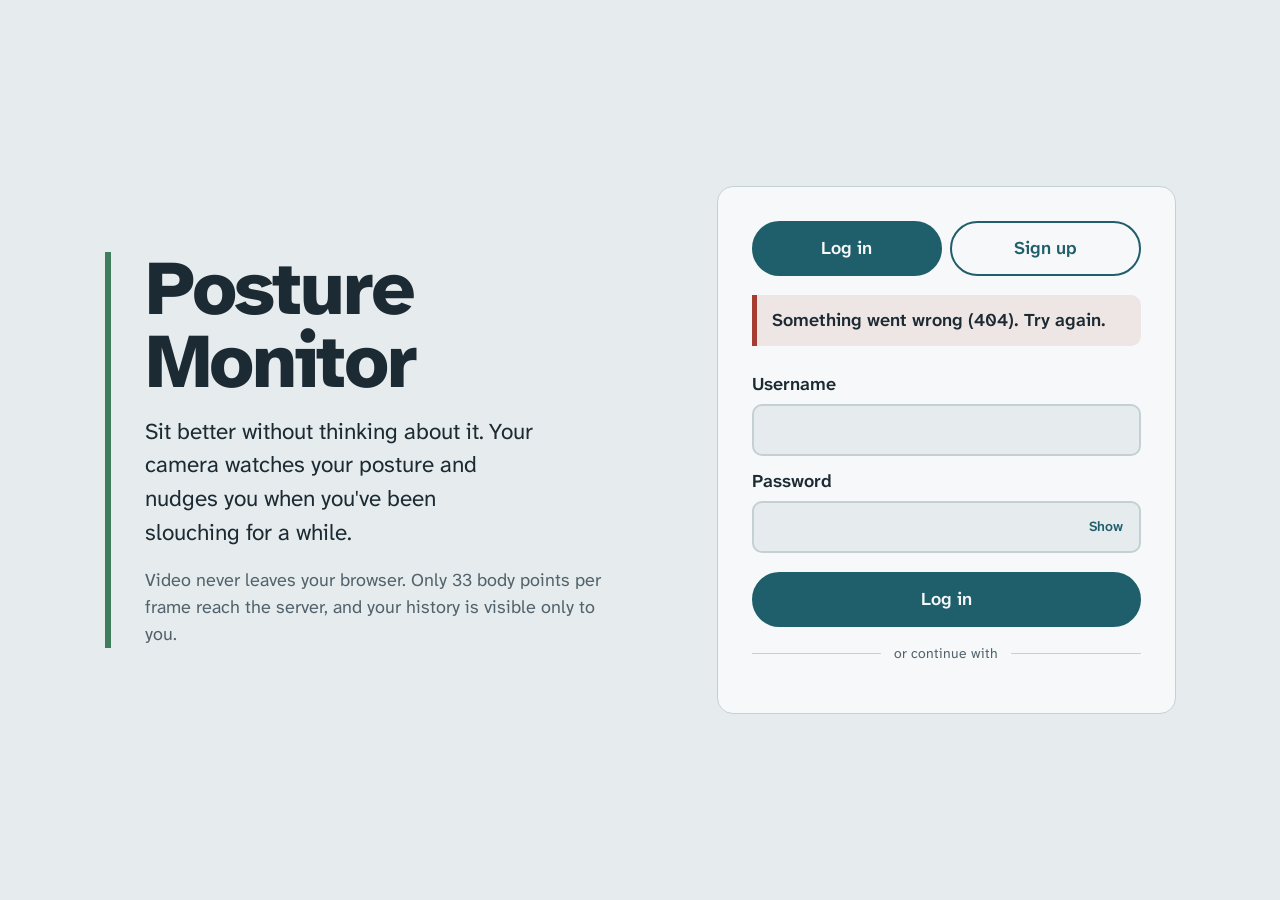
==== frontend/login.html @ 8dd324d1 "Login and sign-up page for the web app - frontend/login.html: two buttons, Log in and Sign up. Log i" ====
<!doctype html>
<html lang="en">
<head>
  <meta charset="utf-8">
  <meta name="viewport" content="width=device-width, initial-scale=1">
  <title>Log in · Posture Monitor</title>
  <meta name="description" content="Log in or create an account for Posture Monitor.">
  <link rel="preconnect" href="https://fonts.googleapis.com">
  <link rel="preconnect" href="https://fonts.gstatic.com" crossorigin>
  <link href="https://fonts.googleapis.com/css2?family=Atkinson+Hyperlegible+Next:wght@400;600;800&display=swap" rel="stylesheet">
  <link rel="stylesheet" href="styles.css">
  <link rel="stylesheet" href="auth.css">
</head>
<body class="auth-page">
  <main class="auth">
    <section class="auth-intro" aria-label="About">
      <h1 class="brand">Posture Monitor</h1>
      <p class="auth-pitch">Sit better without thinking about it. Your camera watches your
        posture and nudges you when you've been slouching for a while.</p>
      <p class="auth-privacy">Video never leaves your browser. Only 33 body points per frame
        reach the server, and your history is visible only to you.</p>
    </section>

    <section class="auth-card" aria-label="Account">
      <div class="auth-switch" role="tablist" aria-label="Log in or sign up">
        <button type="button" role="tab" id="tab-login" aria-controls="view-login"
                aria-selected="true">Log in</button>
        <button type="button" role="tab" id="tab-signup" aria-controls="view-signup"
                aria-selected="false">Sign up</button>
      </div>

      <p class="auth-message" id="message" role="alert" hidden></p>

      <!-- Log in -->
      <div class="auth-view" id="view-login" role="tabpanel" aria-labelledby="tab-login">
        <form id="login-form" novalidate>
          <label for="login-username">Username</label>
          <input id="login-username" name="username" autocomplete="username" required
                 autocapitalize="none" spellcheck="false" maxlength="32">
          <label for="login-password">Password</label>
          <div class="password-field">
            <input id="login-password" name="password" type="password" required
                   autocomplete="current-password" maxlength="128">
            <button type="button" class="show-password" aria-label="Show password">Show</button>
          </div>
          <button type="submit" class="primary wide">Log in</button>
        </form>
        <p class="divider"><span>or continue with</span></p>
        <div class="providers" data-intent="login"></div>
      </div>

      <!-- Sign up -->
      <div class="auth-view" id="view-signup" role="tabpanel" aria-labelledby="tab-signup" hidden>
        <p class="step-title">Verify it's you</p>
        <p class="step-note">Then choose a username and password for your account.</p>
        <div class="providers" data-intent="login"></div>
        <p class="divider"><span>or</span></p>
        <p class="step-title">Try it as a guest</p>
        <p class="step-note" id="guest-note">Free trial with just a username and password.
          Connect Google, GitHub or a phone later to keep your account.</p>
        <form id="guest-form" novalidate>
          <label for="guest-username">Username</label>
          <input id="guest-username" name="username" autocomplete="username" required
                 autocapitalize="none" spellcheck="false" maxlength="32">
          <label for="guest-password">Password</label>
          <div class="password-field">
            <input id="guest-password" name="password" type="password" required
                   autocomplete="new-password" minlength="10" maxlength="128"
                   aria-describedby="guest-password-rule">
            <button type="button" class="show-password" aria-label="Show password">Show</button>
          </div>
          <p class="field-rule" id="guest-password-rule">At least 10 characters. A few unrelated
            words work well.</p>
          <label for="guest-confirm">Confirm password</label>
          <input id="guest-confirm" name="confirm" type="password" required
                 autocomplete="new-password" maxlength="128">
          <button type="submit" class="wide">Start guest trial</button>
        </form>
      </div>

      <!-- Phone code (used by log in, sign up and connecting a phone) -->
      <div class="auth-view" id="view-phone" hidden>
        <p class="step-title">Continue with your phone</p>
        <form id="phone-form" novalidate>
          <label for="phone">Phone number with country code</label>
          <input id="phone" name="phone" type="tel" autocomplete="tel" required
                 placeholder="+91 98765 43210" maxlength="24">
          <button type="submit" class="primary wide" id="send-code">Send code</button>
        </form>
        <form id="code-form" novalidate hidden>
          <label for="code">6-digit code sent to <span id="sent-to"></span></label>
          <input id="code" name="code" inputmode="numeric" autocomplete="one-time-code"
                 pattern="[0-9]{6}" maxlength="6" required>
          <p class="field-rule" id="dev-sms" hidden>SMS isn't set up on this server, so the code
            is shown in the server's console window.</p>
          <button type="submit" class="primary wide">Verify</button>
          <button type="button" class="quiet" id="resend">Send a new code</button>
        </form>
        <button type="button" class="quiet back" data-back>Back</button>
      </div>

      <!-- Finish sign-up after Google / GitHub / phone -->
      <div class="auth-view" id="view-complete" hidden>
        <p class="step-title">Choose your username and password</p>
        <p class="step-note" id="verified-as"></p>
        <form id="complete-form" novalidate>
          <label for="complete-username">Username</label>
          <input id="complete-username" name="username" autocomplete="username" required
                 autocapitalize="none" spellcheck="false" maxlength="32">
          <label for="complete-name">Your name <span class="optional">(optional)</span></label>
          <input id="complete-name" name="display_name" autocomplete="name" maxlength="60">
          <label for="complete-password">Password</label>
          <div class="password-field">
            <input id="complete-password" name="password" type="password" required
                   autocomplete="new-password" minlength="10" maxlength="128"
                   aria-describedby="complete-password-rule">
            <button type="button" class="show-password" aria-label="Show password">Show</button>
          </div>
          <p class="field-rule" id="complete-password-rule">At least 10 characters.</p>
          <label for="complete-confirm">Confirm password</label>
          <input id="complete-confirm" name="confirm" type="password" required
                 autocomplete="new-password" maxlength="128">
          <button type="submit" class="primary wide">Create account</button>
        </form>
      </div>

      <!-- Guest trial over -->
      <div class="auth-view" id="view-trial" hidden>
        <p class="step-title">Your guest trial has ended</p>
        <p class="step-note">Connect Google, GitHub or a phone number to keep your account and
          everything you've recorded.</p>
        <div class="providers" data-intent="link"></div>
        <button type="button" class="quiet" id="logout">Log out</button>
      </div>
    </section>
  </main>
  <script type="module" src="js/login.js"></script>
</body>
</html>
---- frontend/styles.css ----
/* Posture Monitor — web UI.
   One bold element: the plumb-line score meter. Colour carries the posture state;
   everything else stays quiet so the page reads at a glance from your chair. */

:root {
  --paper: #e6ecee;      /* page */
  --sheet: #f6f8f9;      /* raised surfaces */
  --ink: #1c2a33;        /* text */
  --ink-soft: #52626c;   /* secondary text */
  --rule: #c5d0d5;       /* dividers */
  --teal: #1f5f6b;       /* controls */
  --good: #3f7d5c;
  --slouch: #b7791f;
  --alert: #a63d32;
  --away: #7f8d95;
  --stage: #13232b;      /* camera area, dark in both themes */
  --state: var(--away);

  --font: "Atkinson Hyperlegible Next", "Atkinson Hyperlegible", system-ui, sans-serif;
  /* Scale: 1.25 ratio from a 17px base */
  --t-0: 0.82rem;
  --t-1: 1.0625rem;
  --t-2: 1.33rem;
  --t-3: 1.66rem;
  --t-display: clamp(2.8rem, 6vw, 4.6rem);
  --gap: 1.5rem;
  color-scheme: light;
}

@media (prefers-color-scheme: dark) {
  :root {
    --paper: #142026;
    --sheet: #1b2a31;
    --ink: #e3ebee;
    --ink-soft: #9fb0b8;
    --rule: #30434c;
    --teal: #6fb3bf;
    --good: #6fb48c;
    --slouch: #e0a648;
    --alert: #e07566;
    --away: #8b9aa2;
    --stage: #0d181d;
    color-scheme: dark;
  }
}

* { box-sizing: border-box; }
[hidden] { display: none !important; }

html { font-size: 106.25%; } /* 17px */

body {
  margin: 0;
  background: var(--paper);
  color: var(--ink);
  font-family: var(--font);
  font-size: var(--t-1);
  line-height: 1.5;
}

h1, h2, p { margin: 0; }

button {
  font: inherit;
  font-weight: 600;
  color: var(--teal);
  background: transparent;
  border: 2px solid var(--teal);
  border-radius: 999px;
  padding: 0.5rem 1.1rem;
  cursor: pointer;
}
button.primary { background: var(--teal); color: var(--sheet); }
button.quiet { border-color: transparent; padding-inline: 0; text-decoration: underline; text-underline-offset: 3px; }
button:disabled { opacity: 0.45; cursor: not-allowed; }
button:focus-visible { outline: 3px solid var(--slouch); outline-offset: 3px; }

/* ---------- top bar ---------- */
.topbar {
  display: flex;
  justify-content: space-between;
  align-items: baseline;
  gap: 1rem;
  flex-wrap: wrap;
  padding: 1.1rem clamp(1rem, 4vw, 2.5rem);
  border-bottom: 1px solid var(--rule);
}
.brand { font-size: var(--t-2); font-weight: 800; letter-spacing: -0.01em; }
.topbar-right { display: flex; align-items: baseline; gap: 1.5rem; flex-wrap: wrap; }
.account { display: flex; align-items: baseline; gap: 0.8rem; font-weight: 600; }
.account button { font-size: var(--t-0); }
.trial-banner {
  max-width: 82rem; margin: 1rem auto 0; padding: 0.6rem clamp(1rem, 4vw, 2.5rem);
  color: var(--ink-soft);
}
.link-status { color: var(--ink-soft); font-size: var(--t-0); display: flex; align-items: center; gap: 0.5em; }
.link-status::before {
  content: ""; width: 0.6em; height: 0.6em; border-radius: 50%; background: var(--away);
}
.link-status[data-state="online"]::before { background: var(--good); }
.link-status[data-state="offline"]::before { background: var(--alert); }

/* ---------- layout ---------- */
.layout {
  display: grid;
  grid-template-columns: minmax(0, 1.5fr) minmax(18rem, 1fr);
  grid-template-areas: "camera readout" "today today";
  gap: var(--gap) clamp(1.5rem, 4vw, 3rem);
  padding: var(--gap) clamp(1rem, 4vw, 2.5rem) 3rem;
  max-width: 82rem;
  margin: 0 auto;
}
.camera { grid-area: camera; display: flex; flex-direction: column; gap: 0.9rem; }
.readout { grid-area: readout; }
.today { grid-area: today; }

@media (max-width: 52rem) {
  .layout { grid-template-columns: 1fr; grid-template-areas: "readout" "camera" "today"; }
}

/* ---------- camera ---------- */
.stage {
  position: relative;
  aspect-ratio: 4 / 3;
  background: var(--stage);
  border-radius: 14px;
  overflow: hidden;
}
.stage video, .stage canvas {
  position: absolute; inset: 0; width: 100%; height: 100%;
  object-fit: cover;
  transform: scaleX(-1); /* mirror, like a mirror */
}
.stage[data-camera="off"] video, .stage[data-camera="off"] canvas { visibility: hidden; }
.stage-message {
  position: absolute; inset: 0;
  display: grid; place-content: center; gap: 0.5rem;
  padding: 2rem; max-width: 34rem; margin: auto;
  color: #d9e3e7; text-align: center;
}
.stage-title { font-size: var(--t-3); font-weight: 800; color: #fff; }
.stage[data-camera="on"] .stage-message { display: none; }
.calibration-banner {
  position: absolute; left: 1rem; right: 1rem; bottom: 1rem;
  padding: 0.7rem 1rem; border-radius: 10px;
  background: rgb(20 32 38 / 0.82); color: #fff; font-weight: 600;
}
.controls { display: flex; flex-wrap: wrap; gap: 0.6rem; }
.hint { color: var(--ink-soft); font-size: var(--t-0); max-width: 60ch; }
.hint[data-tone="error"] { color: var(--alert); font-weight: 600; }

/* ---------- readout ---------- */
.readout {
  display: grid;
  grid-template-columns: 1fr auto;
  grid-template-areas: "state meter" "features meter" "alert alert" "missed missed";
  align-content: start;
  gap: 1.25rem 1.5rem;
}
.readout[data-state="good"] { --state: var(--good); }
.readout[data-state="slouching"] { --state: var(--slouch); }
.readout[data-state="alerted"] { --state: var(--alert); }

.state-block { grid-area: state; }
.state-word {
  font-size: var(--t-display);
  font-weight: 800;
  line-height: 0.95;
  letter-spacing: -0.03em;
  color: var(--state);
  transition: color 300ms ease;
}
.state-detail { margin-top: 0.6rem; font-size: var(--t-2); color: var(--ink-soft); max-width: 22ch; }

/* The plumb line: a tall vertical meter, filled from the bottom by the score. */
/* Left padding is room for the "alert line" label, so it never covers the features. */
.plumb { grid-area: meter; display: flex; flex-direction: column; align-items: center; gap: 0.5rem; padding-left: 4.6rem; }
.plumb-track {
  position: relative;
  width: 2.2rem;
  height: clamp(15rem, 42vh, 24rem);
  border-radius: 999px;
  background: var(--sheet);
  border: 2px solid var(--rule);
  overflow: visible;
}
.plumb-fill {
  position: absolute; left: 3px; right: 3px; bottom: 3px;
  height: 0%;
  border-radius: 999px;
  background: var(--state);
  transition: height 220ms ease-out, background-color 300ms ease;
}
.plumb-threshold {
  position: absolute; left: -0.6rem; right: -0.6rem;
  border-top: 3px solid var(--ink);
}
.plumb-threshold span {
  position: absolute; right: calc(100% + 0.4rem); top: -0.75em;
  font-size: var(--t-0); color: var(--ink-soft); white-space: nowrap;
}
.plumb-value { font-weight: 800; font-size: var(--t-2); font-variant-numeric: tabular-nums; }

.features { grid-area: features; margin: 0; display: grid; gap: 0.55rem; align-self: end; }
.features-note { color: var(--ink-soft); font-size: var(--t-0); }
.features div { display: flex; justify-content: space-between; gap: 1rem; border-bottom: 1px solid var(--rule); padding-bottom: 0.35rem; }
.features dt { color: var(--ink-soft); }
.features dd { margin: 0; font-weight: 600; font-variant-numeric: tabular-nums; text-align: right; }
.features .worse { color: var(--slouch); }

.alert-box {
  grid-area: alert;
  border-left: 5px solid var(--alert);
  background: var(--sheet);
  padding: 1rem 1.2rem;
  border-radius: 0 10px 10px 0;
  display: grid; gap: 0.6rem;
}
.alert-box.flash { animation: flash 900ms ease-out 1; }
@keyframes flash { from { background: color-mix(in srgb, var(--alert) 30%, var(--sheet)); } }
.alert-text { font-size: var(--t-2); font-weight: 600; }
.alert-question { color: var(--ink-soft); }
.alert-actions { display: flex; flex-wrap: wrap; gap: 0.6rem; }
#missed-btn { grid-area: missed; justify-self: start; font-size: var(--t-0); }

/* ---------- today ---------- */
.today { border-top: 1px solid var(--rule); padding-top: var(--gap); display: grid; gap: 1rem; }
.today h2 { font-size: var(--t-1); font-weight: 800; }
.today-figures { display: flex; flex-wrap: wrap; gap: 0.5rem 2.5rem; color: var(--ink-soft); }
.today-figures strong { font-size: var(--t-3); color: var(--ink); margin-right: 0.3rem; font-variant-numeric: tabular-nums; }
.sessions { width: 100%; border-collapse: collapse; font-variant-numeric: tabular-nums; }
.sessions th { text-align: left; color: var(--ink-soft); font-weight: 600; font-size: var(--t-0); padding: 0.3rem 0.8rem 0.3rem 0; }
.sessions td { padding: 0.45rem 0.8rem 0.45rem 0; border-top: 1px solid var(--rule); }
@media (max-width: 40rem) {
  .sessions th:nth-child(5), .sessions td:nth-child(5) { display: none; }
}

@media (prefers-reduced-motion: reduce) {
  *, *::before, *::after { transition: none !important; animation: none !important; }
}
---- frontend/auth.css ----
/* Login / sign-up page. Builds on the tokens in styles.css. */

.auth-page { min-height: 100vh; display: grid; }

.auth {
  display: grid;
  grid-template-columns: minmax(0, 1fr) minmax(20rem, 27rem);
  gap: clamp(2rem, 6vw, 6rem);
  align-items: center;
  max-width: 68rem;
  width: 100%;
  margin: auto;
  padding: clamp(1.5rem, 5vw, 4rem) clamp(1rem, 4vw, 2.5rem);
}
@media (max-width: 48rem) {
  .auth { grid-template-columns: 1fr; gap: 1.5rem; }
}

/* The intro echoes the app: one vertical "plumb line" beside the words. */
.auth-intro {
  border-left: 6px solid var(--good);
  padding-left: clamp(1rem, 3vw, 2rem);
  display: grid;
  gap: 1rem;
}
.auth-intro .brand { font-size: var(--t-display); line-height: 0.95; letter-spacing: -0.03em; }
.auth-pitch { font-size: var(--t-2); max-width: 26ch; }
.auth-privacy { color: var(--ink-soft); max-width: 40ch; }
@media (max-width: 48rem) {
  .auth-intro .brand { font-size: var(--t-3); }
  .auth-pitch { font-size: var(--t-1); max-width: none; }
  .auth-privacy { display: none; }
}

.auth-card {
  background: var(--sheet);
  border: 1px solid var(--rule);
  border-radius: 16px;
  padding: clamp(1.25rem, 3vw, 2rem);
  display: grid;
  gap: 1.1rem;
}

.auth-switch {
  display: grid;
  grid-template-columns: 1fr 1fr;
  gap: 0.5rem;
}
.auth-switch button { padding-block: 0.7rem; font-size: var(--t-1); }
.auth-switch button[aria-selected="true"] { background: var(--teal); color: var(--sheet); }

.auth-view { display: grid; gap: 0.9rem; }
.auth-view form { display: grid; gap: 0.35rem; }
.auth-view label { font-weight: 600; margin-top: 0.4rem; }
.optional { color: var(--ink-soft); font-weight: 400; }

.auth-view input {
  font: inherit;
  color: var(--ink);
  background: var(--paper);
  border: 2px solid var(--rule);
  border-radius: 10px;
  padding: 0.6rem 0.75rem;
  width: 100%;
}
.auth-view input:focus-visible { outline: 3px solid var(--slouch); outline-offset: 1px; border-color: var(--teal); }
.auth-view input[aria-invalid="true"] { border-color: var(--alert); }

.password-field { position: relative; }
.password-field input { padding-right: 4.5rem; }
.show-password {
  position: absolute; right: 0.35rem; top: 50%; transform: translateY(-50%);
  padding: 0.25rem 0.7rem; font-size: var(--t-0); border-width: 0;
}

.field-rule, .step-note { color: var(--ink-soft); font-size: var(--t-0); }
.step-title { font-weight: 800; font-size: var(--t-2); }
button.wide { width: 100%; margin-top: 0.8rem; padding-block: 0.7rem; }
.back { justify-self: start; }

.divider {
  display: flex; align-items: center; gap: 0.75rem;
  color: var(--ink-soft); font-size: var(--t-0);
}
.divider::before, .divider::after { content: ""; flex: 1; border-top: 1px solid var(--rule); }

.providers { display: grid; gap: 0.5rem; }
.provider {
  display: flex; align-items: center; justify-content: center; gap: 0.6rem;
  width: 100%; padding-block: 0.65rem;
  color: var(--ink); border-color: var(--rule); background: var(--paper);
  text-decoration: none; font-weight: 600; border: 2px solid var(--rule); border-radius: 999px;
}
.provider:hover:not([aria-disabled="true"]) { border-color: var(--teal); }
.provider[aria-disabled="true"] { opacity: 0.5; cursor: not-allowed; }
.provider svg { width: 1.2rem; height: 1.2rem; flex: none; }
.provider small { font-weight: 400; color: var(--ink-soft); }
a.provider:focus-visible, button.provider:focus-visible { outline: 3px solid var(--slouch); outline-offset: 3px; }

.auth-message {
  border-left: 5px solid var(--alert);
  background: color-mix(in srgb, var(--alert) 10%, var(--sheet));
  padding: 0.7rem 0.9rem;
  border-radius: 0 10px 10px 0;
  font-weight: 600;
}
.auth-message[data-tone="info"] {
  border-left-color: var(--good);
  background: color-mix(in srgb, var(--good) 10%, var(--sheet));
}
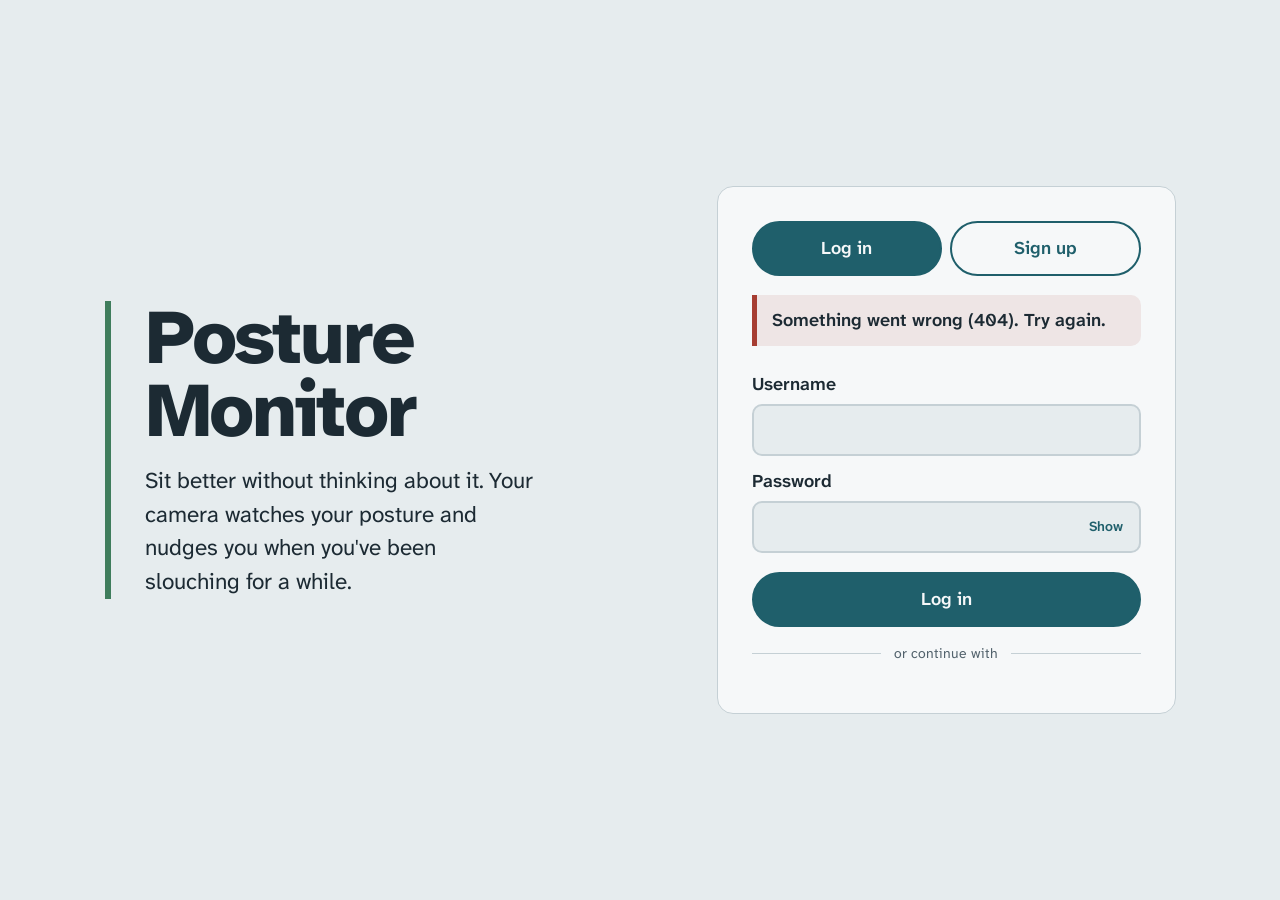
==== commit a76c67d9: "Login page: remove the privacy line under the intro Co-Authored-By: Claude Opus 5.5 <noreply@anthrop" ====
--- a/frontend/login.html
+++ b/frontend/login.html
@@ -17,8 +17,6 @@
       <h1 class="brand">Posture Monitor</h1>
       <p class="auth-pitch">Sit better without thinking about it. Your camera watches your
         posture and nudges you when you've been slouching for a while.</p>
-      <p class="auth-privacy">Video never leaves your browser. Only 33 body points per frame
-        reach the server, and your history is visible only to you.</p>
     </section>
 
     <section class="auth-card" aria-label="Account">
--- a/frontend/auth.css
+++ b/frontend/auth.css
@@ -25,11 +25,9 @@
 }
 .auth-intro .brand { font-size: var(--t-display); line-height: 0.95; letter-spacing: -0.03em; }
 .auth-pitch { font-size: var(--t-2); max-width: 26ch; }
-.auth-privacy { color: var(--ink-soft); max-width: 40ch; }
 @media (max-width: 48rem) {
   .auth-intro .brand { font-size: var(--t-3); }
   .auth-pitch { font-size: var(--t-1); max-width: none; }
-  .auth-privacy { display: none; }
 }
 
 .auth-card {
